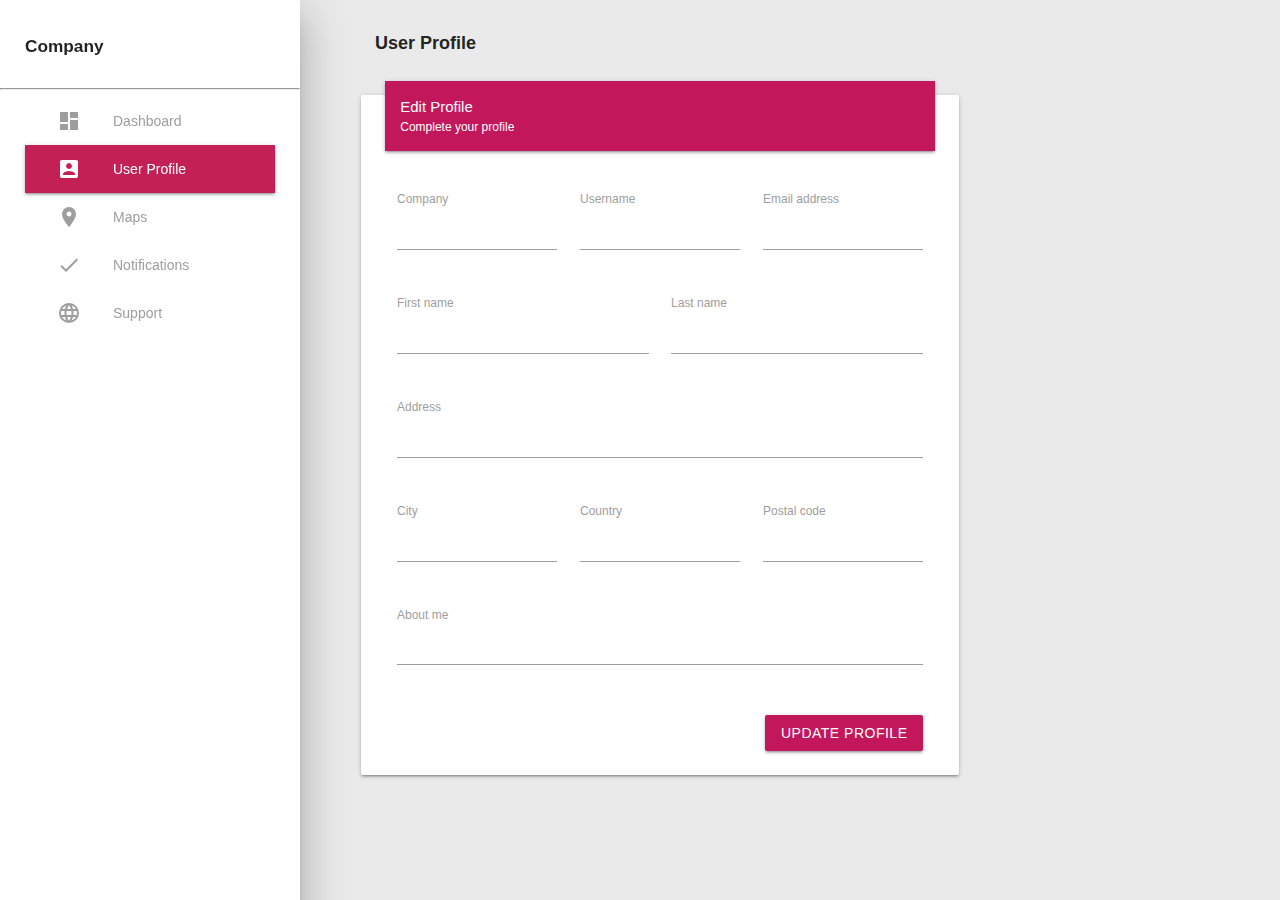
==== profile.html @ 9784804a "Add new page "Edit profile" + add form "Edit profile"" ====
<!DOCTYPE html>
<html lang="en">

<head>
    <meta charset="UTF-8">
    <meta name="viewport" content="width=device-width, initial-scale=1.0">
    <title>Profile</title>
    <link rel="stylesheet" href="./css/style.css">
    <link rel="stylesheet" href="https://cdnjs.cloudflare.com/ajax/libs/materialize/1.0.0/css/materialize.min.css">
    <link href="https://fonts.googleapis.com/icon?family=Material+Icons" rel="stylesheet">
</head>

<body>
    <ul id="slide-out" class="sidenav sidenav-fixed z-depth-5">
        <li>
            <h6 class="logo-nav text-bold">Company</h6>
            <hr>
        </li>
        <li class="nav-link"><a href="./index.html" class="grey-text"><i
                    class="grey-text material-icons">dashboard</i>Dashboard</a></li>
        <li class="nav-link"><a href="./profile.html" class="white-text active"><i class="white-text material-icons">account_box</i>User
                Profile</a></li>
        <li class="nav-link"><a href="#!" class="grey-text"><i class="grey-text material-icons">location_on</i>Maps</a>
        </li>
        <li class="nav-link"><a href="#!" class="grey-text"><i
                    class="grey-text material-icons">check</i>Notifications</a></li>
        <li class="nav-link"><a href="#!" class="grey-text"><i class="grey-text material-icons">language</i>Support</a>
        </li>
    </ul>

    <main class="profile">
        <div class="title-block">
            <a href="#" data-target="slide-out" class="sidenav-trigger hide-on-large-only"><i
                    class="material-icons black-text">menu</i></a>
            <p class="text-bold title">User Profile</p>
        </div>
        
        <div class="row">
            <div class="col s12 m12 xl8">
                <div class="card horizontal">
                    <div class="card-stacked">
                        <div class="card-content">
                            <div class="controll-blocks pink darken-2 white-text z-depth-1">
                                <p>Edit Profile</p>
                                <p>Complete your profile</p>
                            </div>
                            <div class="texts">
                                <form class="col s12">
                                    <div class="row">
                                      <div class="input-field col s4">
                                        <input id="company" placeholder="" type="text" class="validate">
                                        <label for="company">Company</label>
                                      </div>
                                      <div class="input-field col s4">
                                        <input id="username" placeholder="" type="text" class="validate">
                                        <label for="username">Username</label>
                                      </div>
                                      <div class="input-field col s4">
                                        <input id="email" placeholder="" type="email" class="validate">
                                        <label for="email">Email address</label>
                                      </div>
                                    </div>
                                    <div class="row">
                                        <div class="input-field col s6">
                                          <input id="first_name" placeholder="" type="text" class="validate">
                                          <label for="first_name">First name</label>
                                        </div>
                                        <div class="input-field col s6">
                                          <input id="name" placeholder="" type="text" class="validate">
                                          <label for="name">Last name</label>
                                        </div>
                                      </div>
                                      <div class="row">
                                        <div class="input-field col s12">
                                          <input id="address" placeholder="" type="text" class="validate">
                                          <label for="address">Address</label>
                                        </div>
                                      </div>
                                      <div class="row">
                                        <div class="input-field col s4">
                                          <input id="city" placeholder="" type="text" class="validate">
                                          <label for="city">City</label>
                                        </div>
                                        <div class="input-field col s4">
                                          <input id="country" placeholder="" type="text" class="validate">
                                          <label for="country">Country</label>
                                        </div>
                                        <div class="input-field col s4">
                                          <input id="postal_code" placeholder="" type="email" class="validate">
                                          <label for="postal_code">Postal code</label>
                                        </div>
                                      </div>
                                      <div class="row">
                                        <div class="input-field col s12">
                                          <textarea id="about_me" placeholder="" class="materialize-textarea" data-length="120"></textarea>
                                          <label for="about_me">About me</label>
                                        </div>
                                      </div>
                                            <p class="text-end"><a class="waves-effect waves-light btn pink darken-2 white-text z-depth-1">UPDATE PROFILE</a></p>
                                  </form>
                            </div>
                        </div>
                    </div>
                </div>
            </div>
        </div>

        
    </main>
    

    <script src="https://cdnjs.cloudflare.com/ajax/libs/materialize/1.0.0/js/materialize.min.js"></script>
    <script src="./script/script.js"></script>
</body>

</html>
---- css/style.css ----
body {
    font-family: 'Segoe UI', Tahoma, Geneva, Verdana, sans-serif !important;
    background-color: #eaeaea;
}
header, main, footer {
    padding-left: 350px;
  }

  @media only screen and (max-width : 992px) {
    header, main, footer {
      padding-left: 0;
    }
  }
.text-center {
      text-align: center;
}
.text-end {
    text-align: end;
}
.text-bold {
    font-weight: bold;
}
.logo-nav {
    padding-top: 25px !important;
    padding: 25px;
}
.nav-link {
    padding: 0 25px;
}
.nav-link a.active {
    background-color: #c32056;
    color: white;
    box-shadow: 0 2px 2px 0 rgb(0 0 0 / 14%), 0 3px 1px -2px rgb(0 0 0 / 12%), 0 1px 5px 0 rgb(0 0 0 / 20%);
}
.nav-link a:hover {
    transition: .5s;
    background-color: #c32056 !important;
    color: white !important;
}
.nav-link a:hover i {
    transition: .5s;
    color: white !important;
}
main .title{
    font-size: 18px;
    margin: 30px 0;
}
.card-footer {
    display: flex;
    align-items: center;
    padding-left: 10px;
    padding-top: 5px;
    padding-bottom: 15px !important;
}
.card-footer a, .card-footer i {
    font-size: 13px;
    margin-right: 5px;
}
.img-1 object {
    position: relative;
    top: -38px;
    font-size: 45px;
    padding: 15px;
}
.sect-1 .card-content {
    display: flex;
    justify-content: space-between;
}
.sect-1 .texts p.title-space {
    font-size: 13px;
}
.sect-1 .texts p.descr {
    margin-top: 0;
    font-size: 19px;
    font-weight: 500;
}
.sect-1 .card .card-content {
    padding-bottom: 0 !important;
}
.adminpanel .card {
    background-color: #f6f6f6;
}
.title-block {
    margin-left: 15px;
    display: flex;
    align-items: center;
}

.title-block p {
    margin-left: 10px;
}
.title-block i {
    font-weight: bold;
}
.sect-2 img {
    position: relative;
    top: -38px;
    padding: 15px;
}
.sect-2 .texts p.title-space {
    font-size: 18px;
}
.sect-2 .texts p.descr {
    margin-top: 0;
    font-size: 14px;
}
.sect-2 .card-content {
    padding-bottom: 0 !important;
}
.section-3 .controll-block {
    display: flex;
    align-items: center;
    position: relative;
    top: -38px;
    padding: 15px;
}
.section-3 .btn-controll {
    margin-left: 10px;
}
.section-3 .btn-controll a.active {
    background-color: rgba(255, 255, 255, 0.267) !important;
}
.section-3 .controll-button img {
    width: 25px;
}
.controll-blocks {
    position: relative;
    top: -38px;
    padding: 15px;
}
.section-3 .card-controll-1 {
    display: flex;
    justify-content: space-between;
    border-bottom: 1px solid rgba(0, 0, 0, 0.26);
}
.section-3 .controll-button a:first-child {
    margin-right: 7px;
}
.texts > div {
    margin-top: 18px;
}
.mt-0 {
    margin-top: 0px !important;
}
.controll-blocks p:first-child{
    font-size: 15px;
}
.controll-blocks p:last-child{
    font-size: 12px;
}
.bl-2 {
    height: 292px !important;
}
.bl-2 table {
    position: relative;
    top: -23px;
}
.bl-2 table tr:last-child {
    border-bottom: 0;
}
.link .ml-2 {
    margin-left: 20px;
}
footer {
    margin: 25px 0;
}
footer hr {
    margin-bottom: 25px;
}
footer .text-w {
    font-weight: 600;
}
footer .footers {
    display: flex;
    justify-content: space-between;
}
footer .made {
    margin-right: 10px;
}
.profile .titles-block {
    position: relative;
    top: -40px;
}
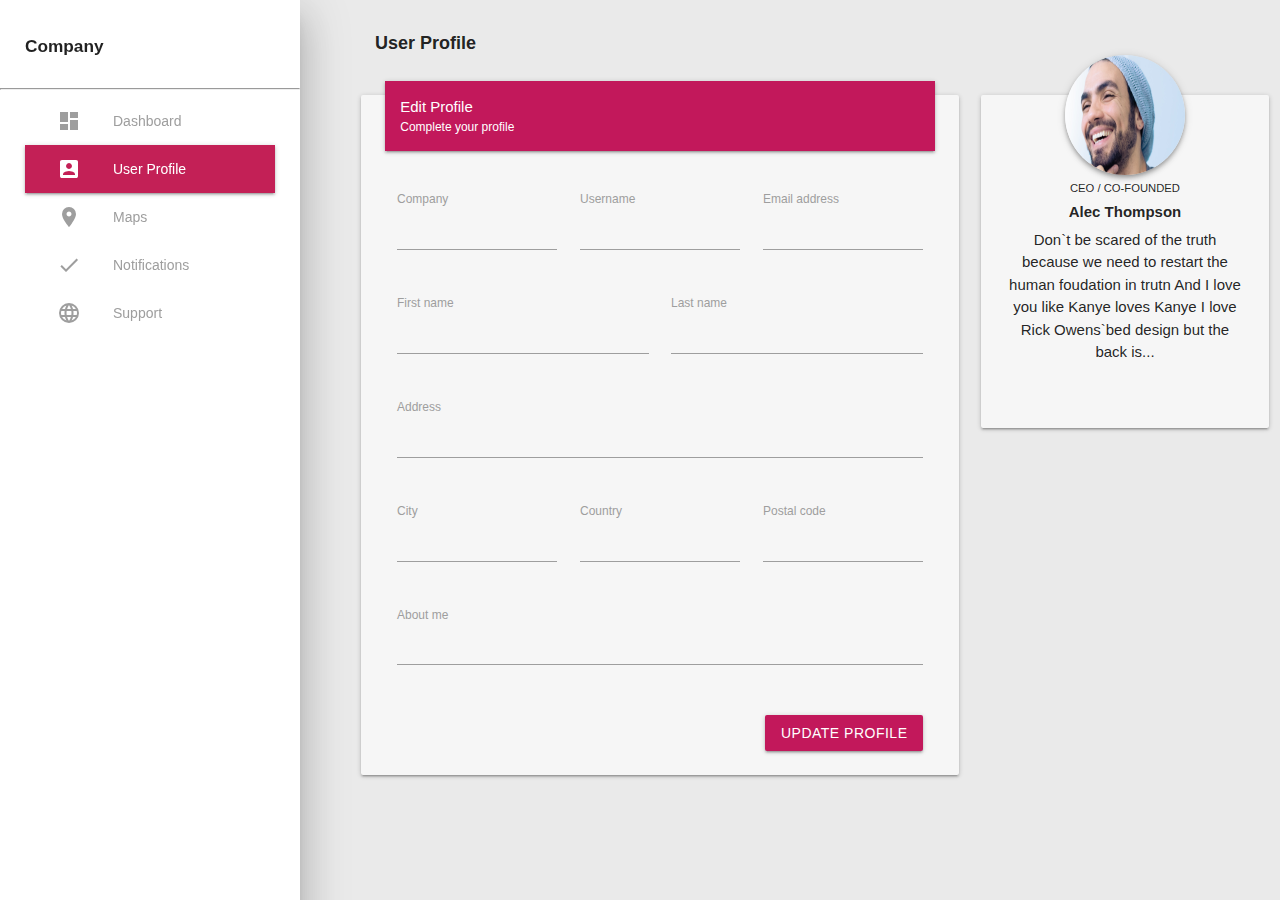
==== commit 067188e1: "Added user profile" ====
--- a/profile.html
+++ b/profile.html
@@ -18,7 +18,8 @@
         </li>
         <li class="nav-link"><a href="./index.html" class="grey-text"><i
                     class="grey-text material-icons">dashboard</i>Dashboard</a></li>
-        <li class="nav-link"><a href="./profile.html" class="white-text active"><i class="white-text material-icons">account_box</i>User
+        <li class="nav-link"><a href="./profile.html" class="white-text active"><i
+                    class="white-text material-icons">account_box</i>User
                 Profile</a></li>
         <li class="nav-link"><a href="#!" class="grey-text"><i class="grey-text material-icons">location_on</i>Maps</a>
         </li>
@@ -34,7 +35,7 @@
                     class="material-icons black-text">menu</i></a>
             <p class="text-bold title">User Profile</p>
         </div>
-        
+
         <div class="row">
             <div class="col s12 m12 xl8">
                 <div class="card horizontal">
@@ -47,67 +48,88 @@
                             <div class="texts">
                                 <form class="col s12">
                                     <div class="row">
-                                      <div class="input-field col s4">
-                                        <input id="company" placeholder="" type="text" class="validate">
-                                        <label for="company">Company</label>
-                                      </div>
-                                      <div class="input-field col s4">
-                                        <input id="username" placeholder="" type="text" class="validate">
-                                        <label for="username">Username</label>
-                                      </div>
-                                      <div class="input-field col s4">
-                                        <input id="email" placeholder="" type="email" class="validate">
-                                        <label for="email">Email address</label>
-                                      </div>
+                                        <div class="input-field col s12 m4">
+                                            <input id="company" placeholder="" type="text" class="validate">
+                                            <label for="company">Company</label>
+                                        </div>
+                                        <div class="input-field col s12 m4">
+                                            <input id="username" placeholder="" type="text" class="validate">
+                                            <label for="username">Username</label>
+                                        </div>
+                                        <div class="input-field col s12 m4">
+                                            <input id="email" placeholder="" type="email" class="validate">
+                                            <label for="email">Email address</label>
+                                        </div>
                                     </div>
                                     <div class="row">
-                                        <div class="input-field col s6">
-                                          <input id="first_name" placeholder="" type="text" class="validate">
-                                          <label for="first_name">First name</label>
+                                        <div class="input-field col s12 m6">
+                                            <input id="first_name" placeholder="" type="text" class="validate">
+                                            <label for="first_name">First name</label>
                                         </div>
-                                        <div class="input-field col s6">
-                                          <input id="name" placeholder="" type="text" class="validate">
-                                          <label for="name">Last name</label>
+                                        <div class="input-field col s12 m6">
+                                            <input id="name" placeholder="" type="text" class="validate">
+                                            <label for="name">Last name</label>
                                         </div>
-                                      </div>
-                                      <div class="row">
+                                    </div>
+                                    <div class="row">
                                         <div class="input-field col s12">
-                                          <input id="address" placeholder="" type="text" class="validate">
-                                          <label for="address">Address</label>
+                                            <input id="address" placeholder="" type="text" class="validate">
+                                            <label for="address">Address</label>
                                         </div>
-                                      </div>
-                                      <div class="row">
-                                        <div class="input-field col s4">
-                                          <input id="city" placeholder="" type="text" class="validate">
-                                          <label for="city">City</label>
+                                    </div>
+                                    <div class="row">
+                                        <div class="input-field col s12 m4">
+                                            <input id="city" placeholder="" type="text" class="validate">
+                                            <label for="city">City</label>
                                         </div>
-                                        <div class="input-field col s4">
-                                          <input id="country" placeholder="" type="text" class="validate">
-                                          <label for="country">Country</label>
+                                        <div class="input-field col s12 m4">
+                                            <input id="country" placeholder="" type="text" class="validate">
+                                            <label for="country">Country</label>
                                         </div>
-                                        <div class="input-field col s4">
-                                          <input id="postal_code" placeholder="" type="email" class="validate">
-                                          <label for="postal_code">Postal code</label>
+                                        <div class="input-field col s12 m4">
+                                            <input id="postal_code" placeholder="" type="email" class="validate">
+                                            <label for="postal_code">Postal code</label>
                                         </div>
-                                      </div>
-                                      <div class="row">
+                                    </div>
+                                    <div class="row">
                                         <div class="input-field col s12">
-                                          <textarea id="about_me" placeholder="" class="materialize-textarea" data-length="120"></textarea>
-                                          <label for="about_me">About me</label>
+                                            <textarea id="about_me" placeholder="" class="materialize-textarea"
+                                                data-length="120"></textarea>
+                                            <label for="about_me">About me</label>
                                         </div>
-                                      </div>
-                                            <p class="text-end"><a class="waves-effect waves-light btn pink darken-2 white-text z-depth-1">UPDATE PROFILE</a></p>
-                                  </form>
+                                    </div>
+                                    <p class="text-end"><a
+                                            class="waves-effect waves-light btn pink darken-2 white-text z-depth-1">UPDATE
+                                            PROFILE</a></p>
+                                </form>
                             </div>
+                        </div>
+                    </div>
+                </div>
+            </div>
+            <div class="col s12 m12 xl4 img-2">
+                <div class="card horizontal">
+                    <div class="card-stacked">
+                        <div class="card-content">
+                            <p class="text-center imgs"><img src="./images/1.jpg" alt=""
+                                    class="z-depth-2 circle responsive-img img-acc">
+                                <small> CEO / CO-FOUNDED</small>
+                                <span class="text-bold text-center name">Alec Thompson</span>
+                                <span class="descr">
+                                    Don`t be scared of the truth because we need to restart the human foudation in
+                                    trutn And I love you like Kanye loves Kanye I love Rick Owens`bed design but the
+                                    back is...
+                                </span>    
+                            </p>
                         </div>
                     </div>
                 </div>
             </div>
         </div>
 
-        
+
     </main>
-    
+
 
     <script src="https://cdnjs.cloudflare.com/ajax/libs/materialize/1.0.0/js/materialize.min.js"></script>
     <script src="./script/script.js"></script>
--- a/css/style.css
+++ b/css/style.css
@@ -77,7 +77,7 @@
 .sect-1 .card .card-content {
     padding-bottom: 0 !important;
 }
-.adminpanel .card {
+.adminpanel .card, .profile .card {
     background-color: #f6f6f6;
 }
 .title-block {
@@ -180,4 +180,30 @@
 .profile .titles-block {
     position: relative;
     top: -40px;
+}
+.profile .img-2 .card-content {
+    padding-top: 0;
+}
+.profile img.img-acc {
+    width: 120px;
+    height: 120px;
+}
+.profile .img-2 .imgs {
+    display: flex;
+    flex-direction: column;
+    align-items: center;
+    position: relative;
+    top: -40px;
+}
+.profile .img-2 small {
+    margin-top: 5px;
+}
+.profile .img-2 .name {
+    margin-top: 5px;
+    margin-bottom: 5px;
+}
+@media screen and (max-width:1200px) {
+    .profile .img-2 {
+        margin-top: 35px;
+    }
 }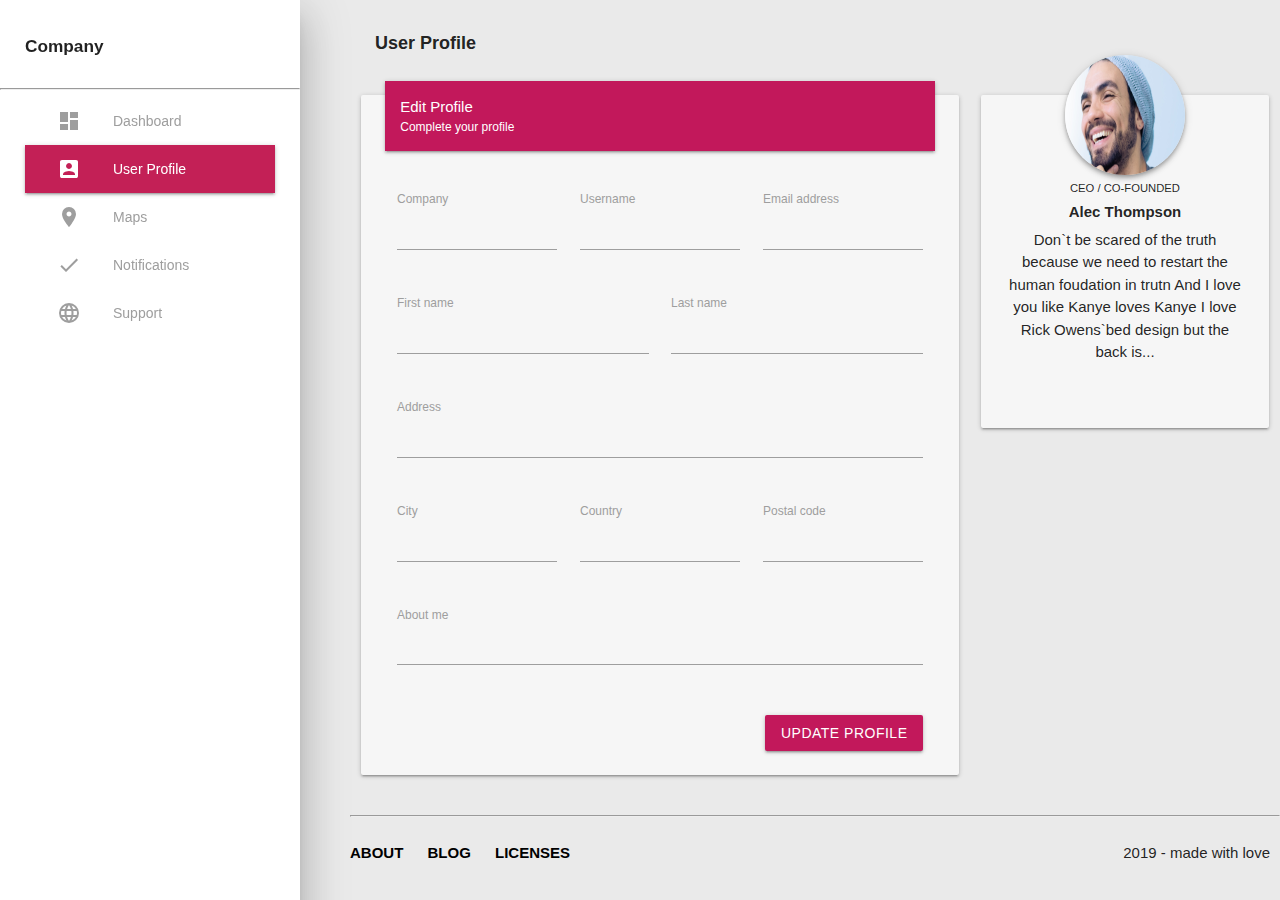
==== commit 14c29e6f: "Added footer" ====
--- a/profile.html
+++ b/profile.html
@@ -129,7 +129,19 @@
 
 
     </main>
-
+    <footer class="mb-2">
+        <hr>
+        <div class="footers">
+            <div class="link">
+                <a href="#" class="nav-links black-text text-w">ABOUT</a>
+                <a href="#" class="nav-links black-text ml-2 text-w">BLOG</a>
+                <a href="#" class="nav-links black-text ml-2 text-w">LICENSES</a>
+            </div>
+            <div class="made">
+                <span>2019 - made with love</span>
+            </div>
+        </div>
+    </footer>
 
     <script src="https://cdnjs.cloudflare.com/ajax/libs/materialize/1.0.0/js/materialize.min.js"></script>
     <script src="./script/script.js"></script>
